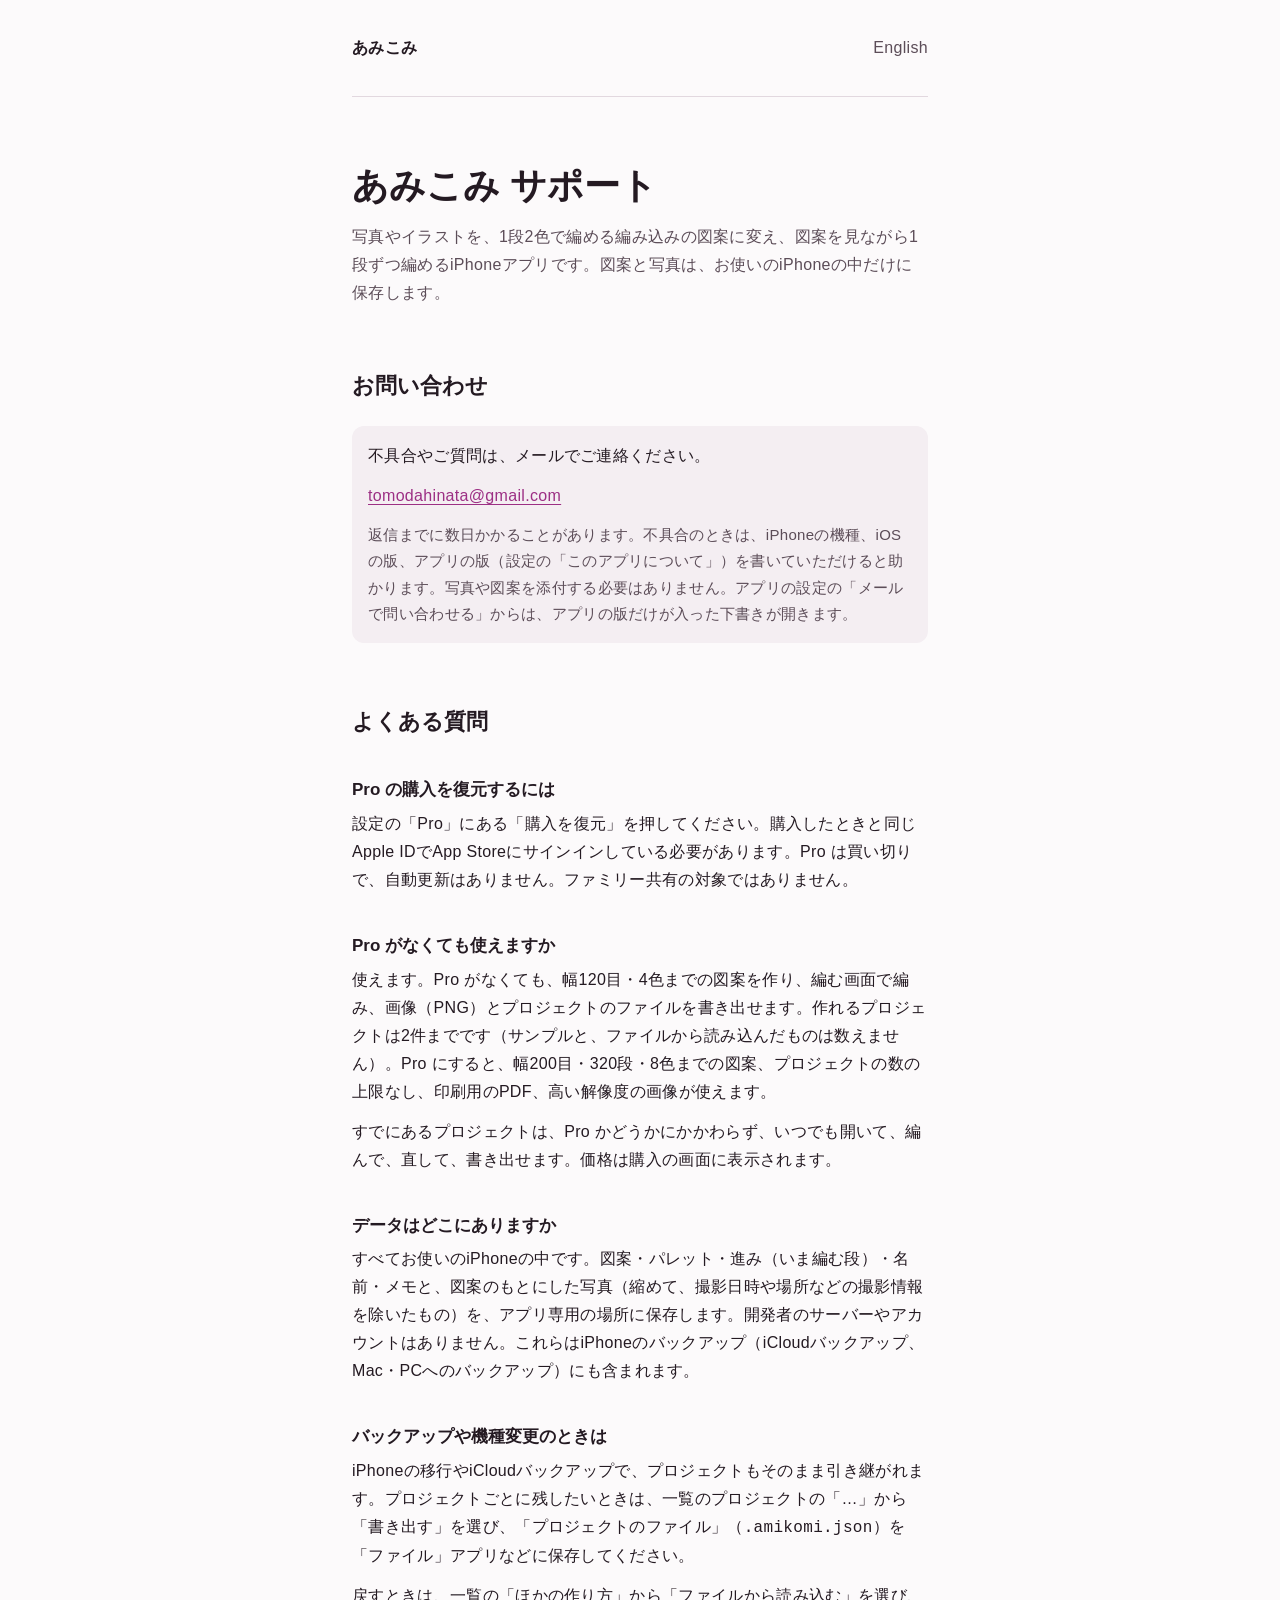
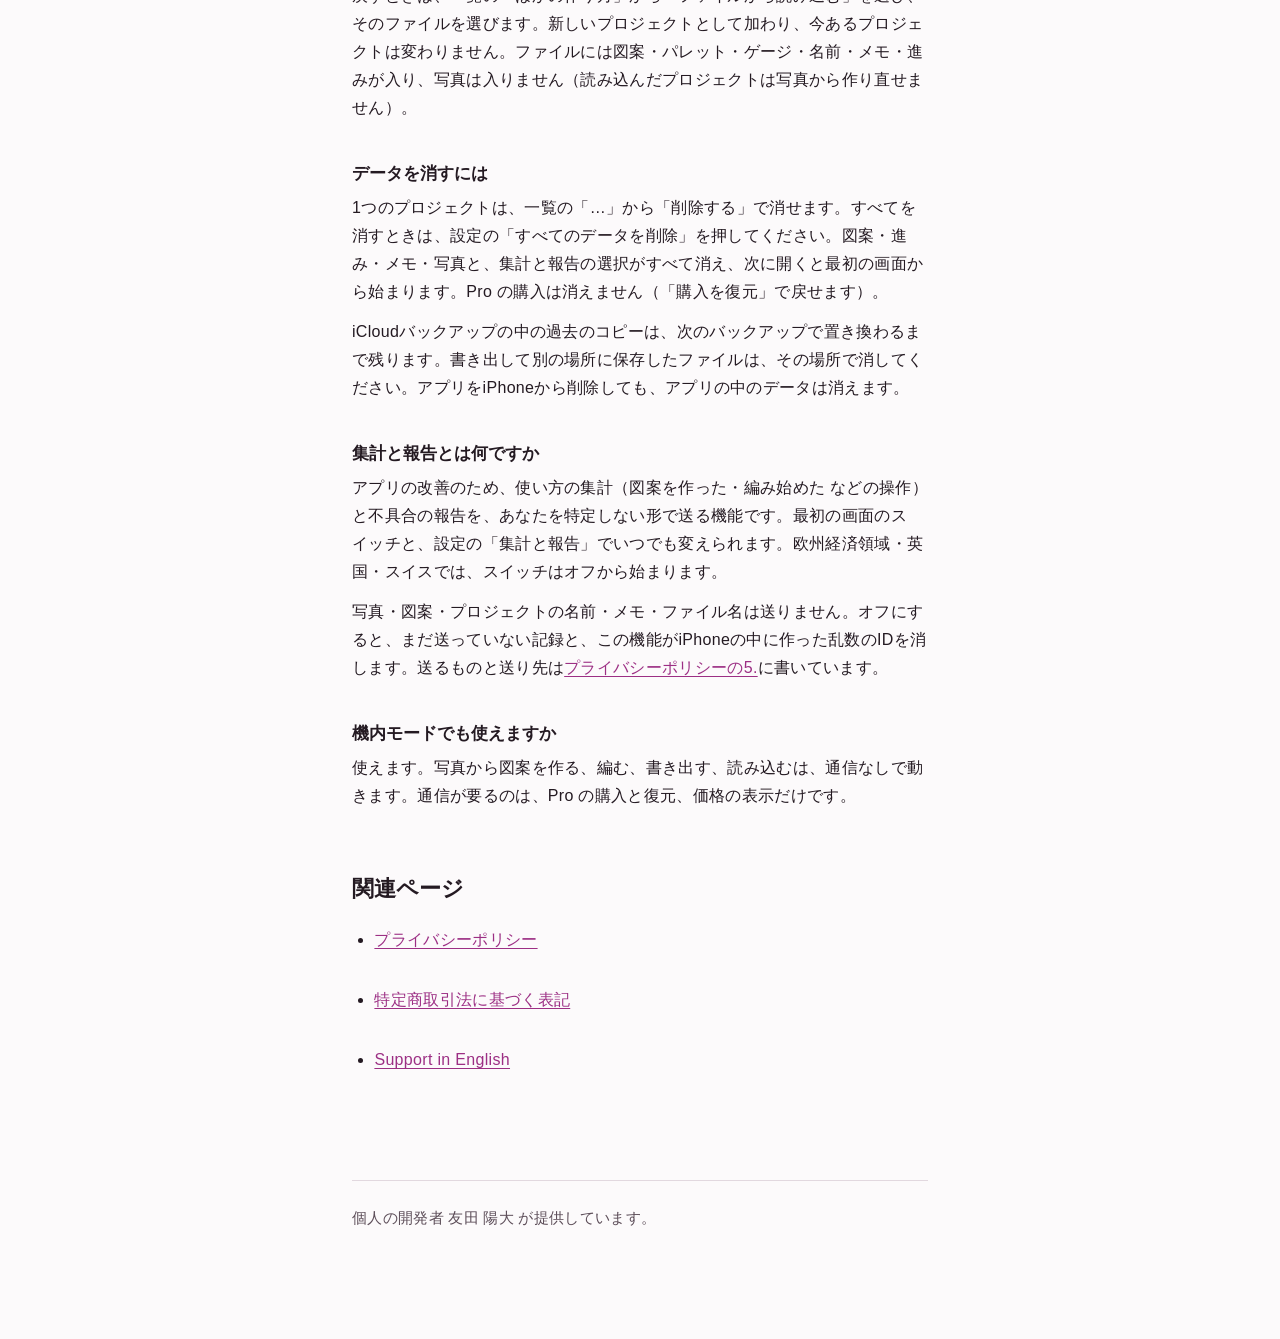
==== index.html @ 58208f9c "feat: あみこみのサポート・プライバシーポリシー・特定商取引法に基づく表記 Co-Authored-By: Claude Opus 5.5 <noreply@anthropic.com>" ====
<!doctype html>
<html lang="ja">
<head>
<meta charset="utf-8">
<meta name="viewport" content="width=device-width, initial-scale=1">
<title>あみこみ サポート</title>
<meta name="description" content="iPhoneアプリ「あみこみ」のよくある質問と問い合わせ先です。">
<link rel="alternate" hreflang="ja" href="https://tomodahinata.github.io/amikomi-support/">
<link rel="alternate" hreflang="en" href="https://tomodahinata.github.io/amikomi-support/en/">
<link rel="stylesheet" href="style.css">
</head>
<body>
<a class="skip" href="#main">本文へ移動</a>
<div class="page">
<header>
<a class="home" href="./">あみこみ</a>
<a href="en/" hreflang="en" lang="en">English</a>
</header>
<main id="main">
<h1>あみこみ サポート</h1>
<p class="lead">写真やイラストを、1段2色で編める編み込みの図案に変え、図案を見ながら1段ずつ編めるiPhoneアプリです。図案と写真は、お使いのiPhoneの中だけに保存します。</p>

<h2 id="contact">お問い合わせ</h2>
<div class="contact">
<p>不具合やご質問は、メールでご連絡ください。</p>
<p><a href="mailto:tomodahinata@gmail.com">tomodahinata@gmail.com</a></p>
<p class="meta">返信までに数日かかることがあります。不具合のときは、iPhoneの機種、iOSの版、アプリの版（設定の「このアプリについて」）を書いていただけると助かります。写真や図案を添付する必要はありません。アプリの設定の「メールで問い合わせる」からは、アプリの版だけが入った下書きが開きます。</p>
</div>

<h2 id="faq">よくある質問</h2>

<h3 id="restore">Pro の購入を復元するには</h3>
<p>設定の「Pro」にある「購入を復元」を押してください。購入したときと同じApple IDでApp Storeにサインインしている必要があります。Pro は買い切りで、自動更新はありません。ファミリー共有の対象ではありません。</p>

<h3 id="free">Pro がなくても使えますか</h3>
<p>使えます。Pro がなくても、幅120目・4色までの図案を作り、編む画面で編み、画像（PNG）とプロジェクトのファイルを書き出せます。作れるプロジェクトは2件までです（サンプルと、ファイルから読み込んだものは数えません）。Pro にすると、幅200目・320段・8色までの図案、プロジェクトの数の上限なし、印刷用のPDF、高い解像度の画像が使えます。</p>
<p>すでにあるプロジェクトは、Pro かどうかにかかわらず、いつでも開いて、編んで、直して、書き出せます。価格は購入の画面に表示されます。</p>

<h3 id="data">データはどこにありますか</h3>
<p>すべてお使いのiPhoneの中です。図案・パレット・進み（いま編む段）・名前・メモと、図案のもとにした写真（縮めて、撮影日時や場所などの撮影情報を除いたもの）を、アプリ専用の場所に保存します。開発者のサーバーやアカウントはありません。これらはiPhoneのバックアップ（iCloudバックアップ、Mac・PCへのバックアップ）にも含まれます。</p>

<h3 id="backup">バックアップや機種変更のときは</h3>
<p>iPhoneの移行やiCloudバックアップで、プロジェクトもそのまま引き継がれます。プロジェクトごとに残したいときは、一覧のプロジェクトの「…」から「書き出す」を選び、「プロジェクトのファイル」（<code>.amikomi.json</code>）を「ファイル」アプリなどに保存してください。</p>
<p>戻すときは、一覧の「ほかの作り方」から「ファイルから読み込む」を選び、そのファイルを選びます。新しいプロジェクトとして加わり、今あるプロジェクトは変わりません。ファイルには図案・パレット・ゲージ・名前・メモ・進みが入り、写真は入りません（読み込んだプロジェクトは写真から作り直せません）。</p>

<h3 id="delete">データを消すには</h3>
<p>1つのプロジェクトは、一覧の「…」から「削除する」で消せます。すべてを消すときは、設定の「すべてのデータを削除」を押してください。図案・進み・メモ・写真と、集計と報告の選択がすべて消え、次に開くと最初の画面から始まります。Pro の購入は消えません（「購入を復元」で戻せます）。</p>
<p>iCloudバックアップの中の過去のコピーは、次のバックアップで置き換わるまで残ります。書き出して別の場所に保存したファイルは、その場所で消してください。アプリをiPhoneから削除しても、アプリの中のデータは消えます。</p>

<h3 id="telemetry">集計と報告とは何ですか</h3>
<p>アプリの改善のため、使い方の集計（図案を作った・編み始めた などの操作）と不具合の報告を、あなたを特定しない形で送る機能です。最初の画面のスイッチと、設定の「集計と報告」でいつでも変えられます。欧州経済領域・英国・スイスでは、スイッチはオフから始まります。</p>
<p>写真・図案・プロジェクトの名前・メモ・ファイル名は送りません。オフにすると、まだ送っていない記録と、この機能がiPhoneの中に作った乱数のIDを消します。送るものと送り先は<a href="privacy/#sending">プライバシーポリシーの5.</a>に書いています。</p>

<h3 id="offline">機内モードでも使えますか</h3>
<p>使えます。写真から図案を作る、編む、書き出す、読み込むは、通信なしで動きます。通信が要るのは、Pro の購入と復元、価格の表示だけです。</p>

<h2 id="related">関連ページ</h2>
<ul class="related">
<li><a href="privacy/">プライバシーポリシー</a></li>
<li><a href="tokushoho/">特定商取引法に基づく表記</a></li>
<li><a href="en/" hreflang="en" lang="en">Support in English</a></li>
</ul>

<footer><p class="meta">個人の開発者 友田 陽大 が提供しています。</p></footer>
</main>
</div>
</body>
</html>
---- style.css ----
/* layout: archetype=Long Document · axis=left-biased · date=2026-10-15 */
/*
 * あみこみ サポートの共通の stylesheet。外部のフォント・画像・script は読み込まない（訪問者の情報を第三者に送らない）。
 * 色はアプリの主色（赤紫、色相 約 340°: amikomi の docs/DECISIONS.md DEC-035）から取り、16 進で書く。
 * scripts/check-site.mjs が、light と dark の両方で文字と背景の組が WCAG 2.2 AA（本文 4.5:1、線と枠 3:1）を満たすかを
 * この file の値から計算する。値を変えたら `node scripts/check-site.mjs` を走らせる。
 */
:root {
  color-scheme: light dark;
  --ink: #241a22;
  --ink-soft: #5c4d58;
  --ground: #fcfafb;
  --surface: #f4eef2;
  --line: #e2d8df;
  --accent: #9c2f84;
  --focus: #9c5a00;
}
@media (prefers-color-scheme: dark) {
  :root {
    --ink: #f3edf1;
    --ink-soft: #c9bcc5;
    --ground: #181216;
    --surface: #241c21;
    --line: #3d323a;
    --accent: #f2a2dc;
    --focus: #f0b54a;
  }
}

* { box-sizing: border-box; }
html, body { overflow-x: clip; }
body {
  margin: 0;
  background: var(--ground);
  color: var(--ink);
  font-family: "Hiragino Sans", "Hiragino Kaku Gothic ProN", "Yu Gothic", "Noto Sans JP", Meiryo, -apple-system, BlinkMacSystemFont, "Helvetica Neue", sans-serif;
  font-size: 1rem;
  font-weight: 400;
  line-height: 1.55;
  -webkit-text-size-adjust: 100%;
  text-size-adjust: 100%;
}
:lang(ja) { line-break: strict; word-break: normal; overflow-wrap: anywhere; line-height: 1.75; letter-spacing: 0.02em; }
:lang(ja) h1, :lang(ja) h2, :lang(ja) h3 { word-break: auto-phrase; line-height: 1.4; letter-spacing: 0; }
@supports (text-autospace: normal) { :lang(ja) { text-autospace: normal; } }

.skip { position: absolute; left: 16px; top: -48px; padding: 8px 12px; background: var(--ground); color: var(--ink); }
.skip:focus { top: 8px; }

.page { width: min(36em, 100% - 32px); margin: 0 auto; padding: 24px 0 96px; }
header { display: flex; flex-wrap: wrap; gap: 12px 24px; align-items: baseline; justify-content: space-between; padding-bottom: 24px; border-bottom: 1px solid var(--line); }
header a { color: var(--ink-soft); text-decoration: none; }
header a:hover { color: var(--ink); text-decoration: underline; }
.home { font-weight: 700; color: var(--ink); }

h1 { font-size: clamp(1.75rem, 1.5vw + 1.4rem, 2.25rem); font-weight: 700; margin: 64px 0 12px; }
h2 { font-size: 1.375rem; font-weight: 700; margin: 64px 0 12px; }
h3 { font-size: 1.0625rem; font-weight: 700; margin: 40px 0 8px; }
p, li { margin: 0 0 12px; }
ul { padding-left: 1.4em; margin: 0 0 12px; }
.lead { color: var(--ink-soft); }
.meta { color: var(--ink-soft); font-size: 0.9375rem; }
.summary { margin: 40px 0 0; padding: 16px 0 4px; border-top: 2px solid var(--accent); border-bottom: 1px solid var(--line); }
.summary li { margin-bottom: 8px; }
.contact { margin: 24px 0; padding: 16px; background: var(--surface); border-radius: 12px; }
.contact p:last-child { margin-bottom: 0; }

a { color: var(--accent); text-underline-offset: 0.2em; }
a:focus-visible, .skip:focus { outline: 3px solid var(--focus); outline-offset: 2px; }
/* 指で押す link は 44pt 以上の高さを取る（iOS の HIG）。 */
nav a, .related a, header a { display: inline-block; min-height: 44px; padding: 10px 0; }

table { width: 100%; border-collapse: collapse; margin: 0 0 24px; }
caption { text-align: left; font-weight: 700; padding: 0 0 8px; }
th, td { text-align: left; vertical-align: top; padding: 12px 8px 12px 0; border-bottom: 1px solid var(--line); }
th { width: 34%; font-weight: 700; }
@media (max-width: 480px) {
  th, td { display: block; width: 100%; padding: 8px 0; }
  th { border-bottom: 0; padding-bottom: 0; }
}

footer { margin-top: 96px; padding-top: 24px; border-top: 1px solid var(--line); }
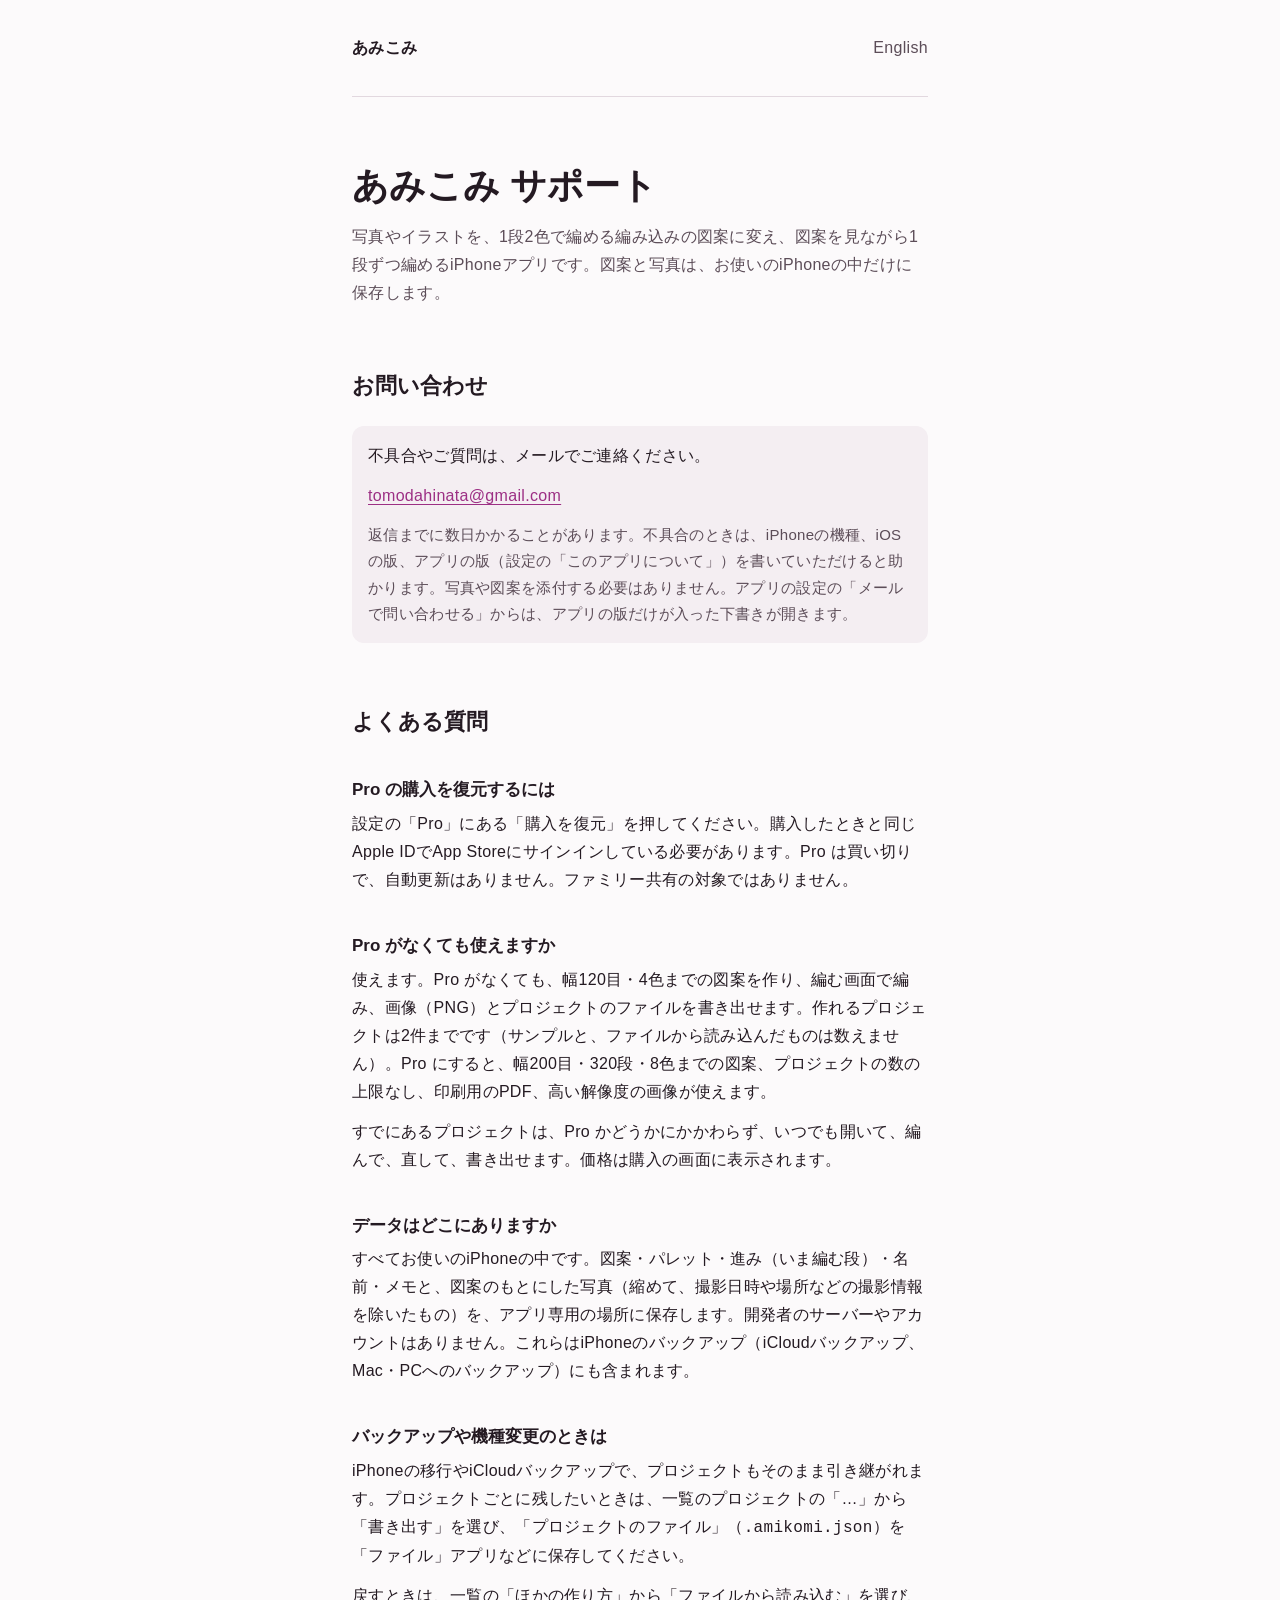
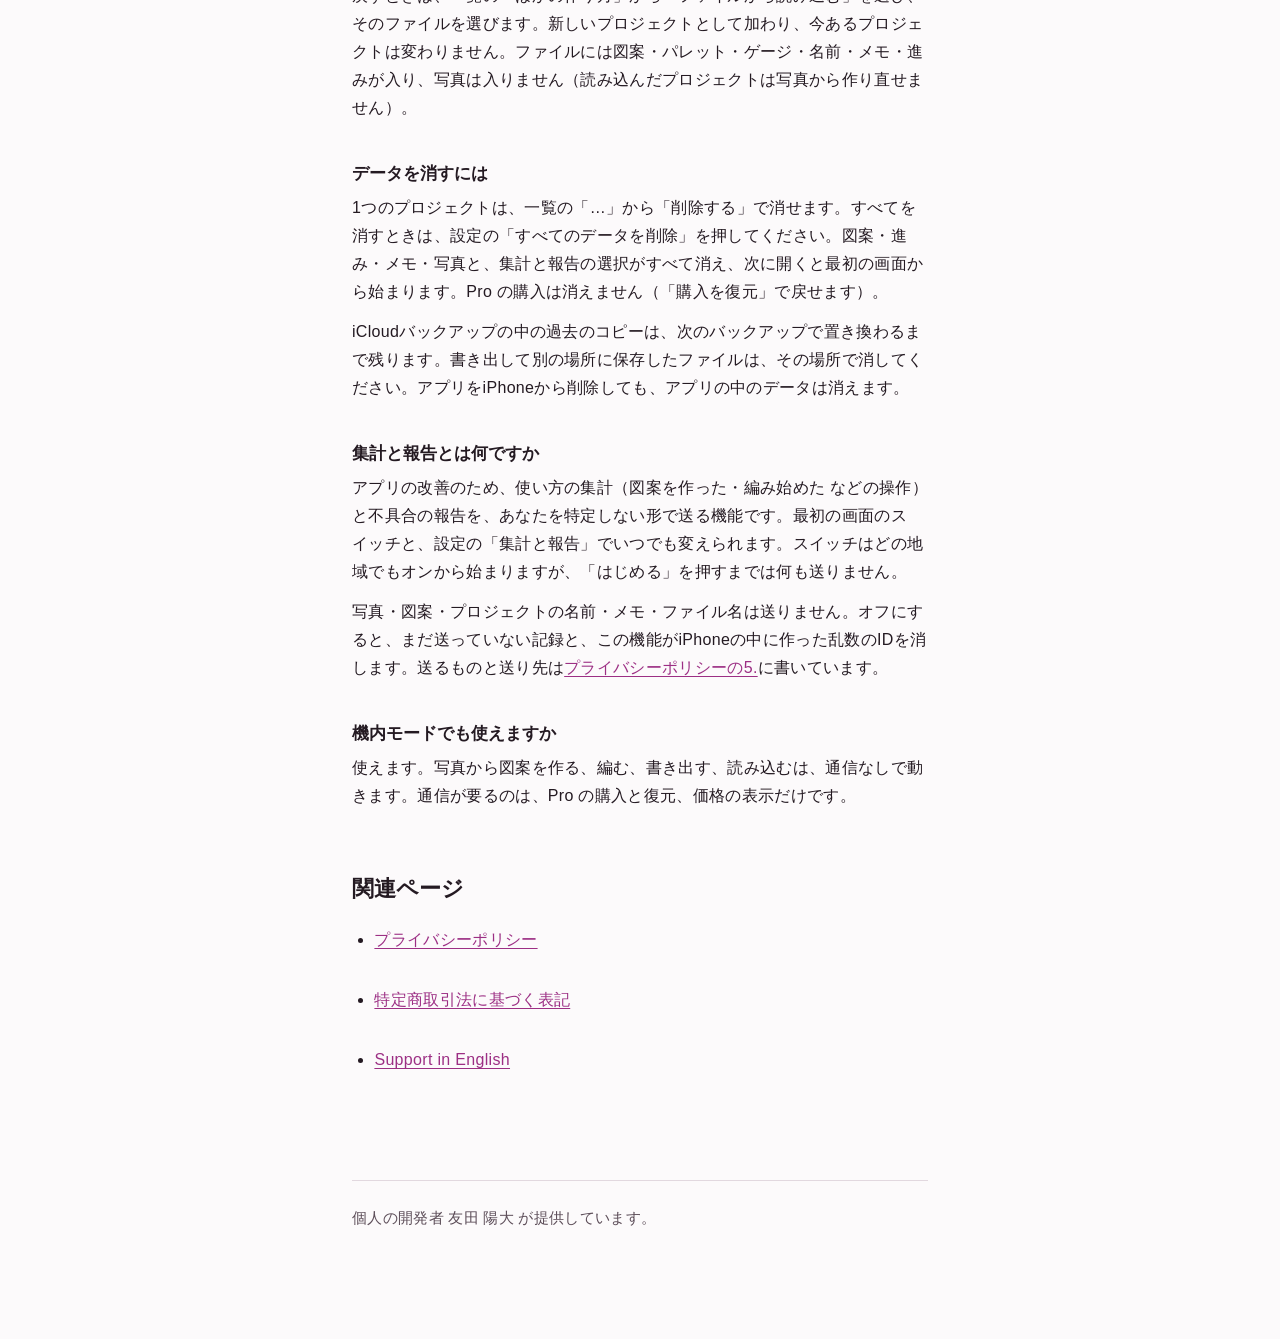
==== commit dbc0467b: "docs: 計測の同意のスイッチをすべての国で既定 ON にする（あみこみ DEC-060 の 3） 次の版の公開まで push しない（審査中の 1.0.0 は EEA・英国・スイスで既定 OFF）" ====
--- a/index.html
+++ b/index.html
@@ -48,7 +48,7 @@
 <p>iCloudバックアップの中の過去のコピーは、次のバックアップで置き換わるまで残ります。書き出して別の場所に保存したファイルは、その場所で消してください。アプリをiPhoneから削除しても、アプリの中のデータは消えます。</p>
 
 <h3 id="telemetry">集計と報告とは何ですか</h3>
-<p>アプリの改善のため、使い方の集計（図案を作った・編み始めた などの操作）と不具合の報告を、あなたを特定しない形で送る機能です。最初の画面のスイッチと、設定の「集計と報告」でいつでも変えられます。欧州経済領域・英国・スイスでは、スイッチはオフから始まります。</p>
+<p>アプリの改善のため、使い方の集計（図案を作った・編み始めた などの操作）と不具合の報告を、あなたを特定しない形で送る機能です。最初の画面のスイッチと、設定の「集計と報告」でいつでも変えられます。スイッチはどの地域でもオンから始まりますが、「はじめる」を押すまでは何も送りません。</p>
 <p>写真・図案・プロジェクトの名前・メモ・ファイル名は送りません。オフにすると、まだ送っていない記録と、この機能がiPhoneの中に作った乱数のIDを消します。送るものと送り先は<a href="privacy/#sending">プライバシーポリシーの5.</a>に書いています。</p>
 
 <h3 id="offline">機内モードでも使えますか</h3>
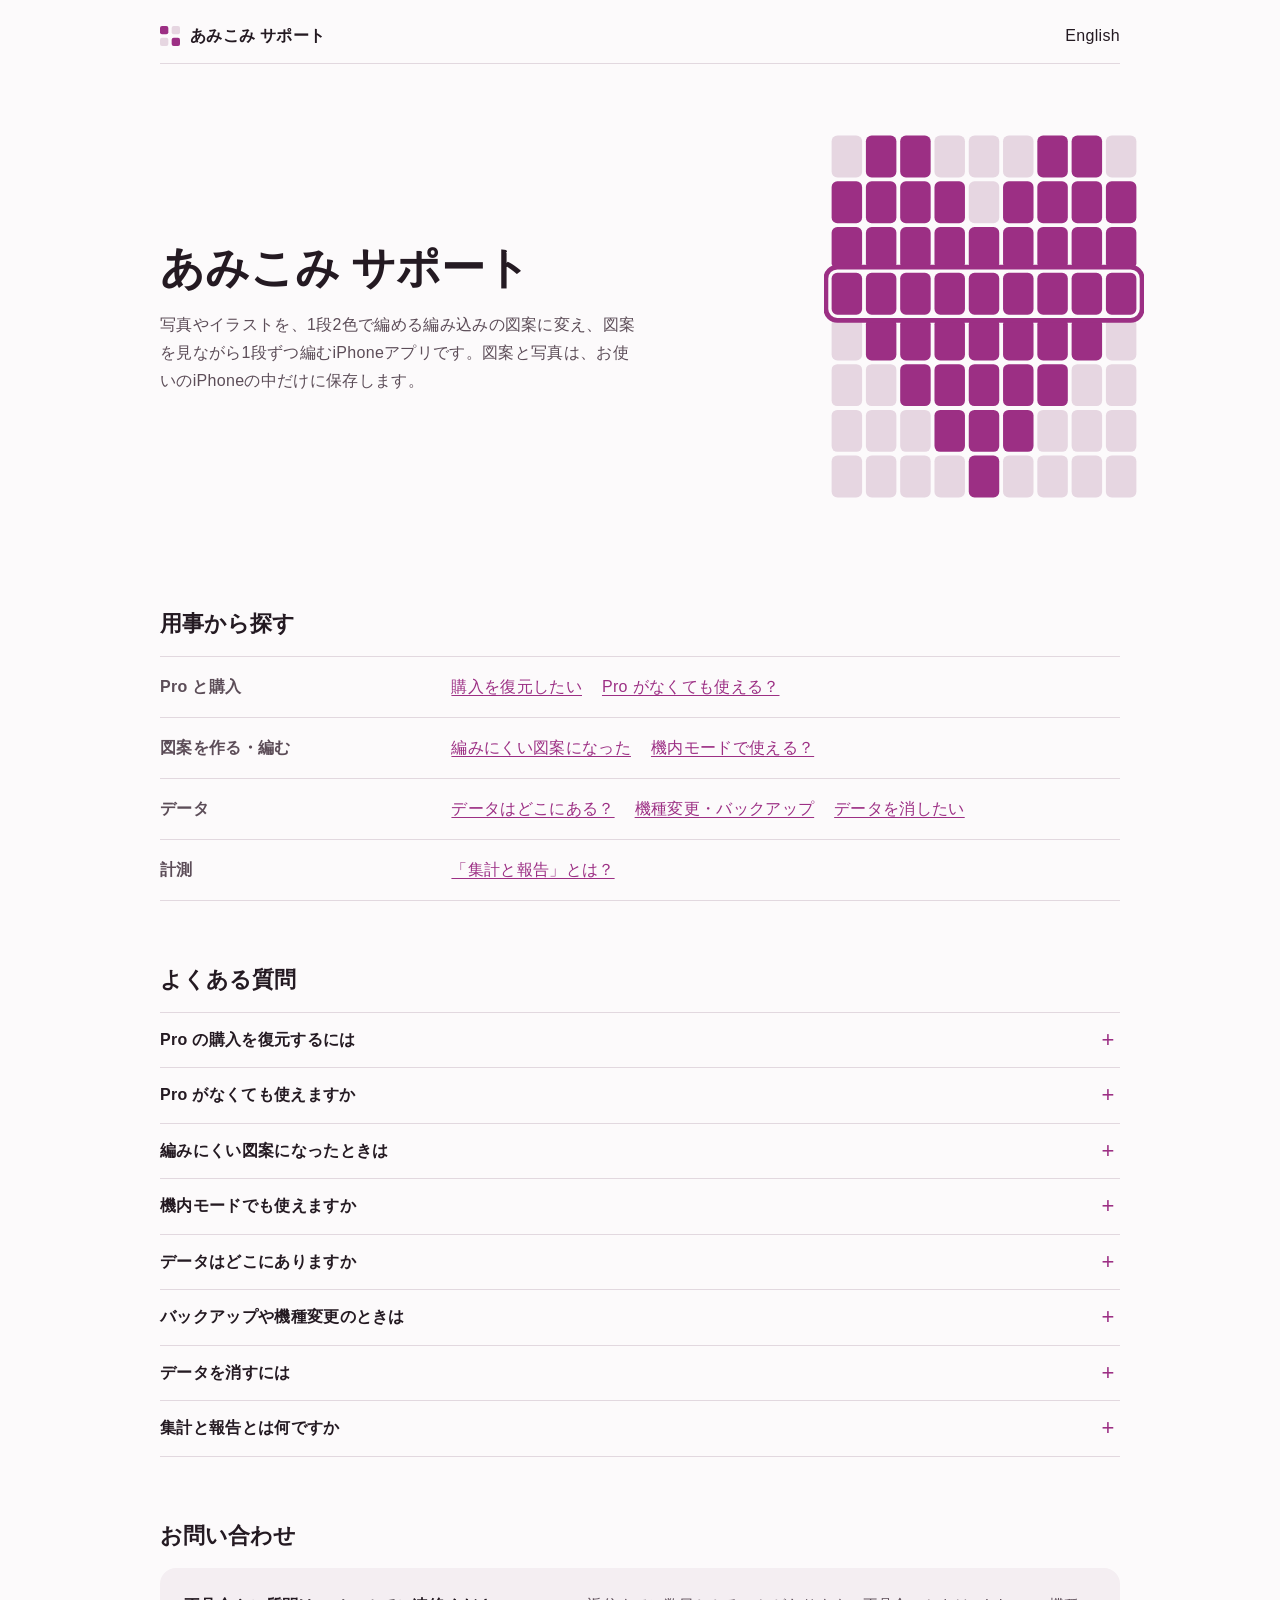
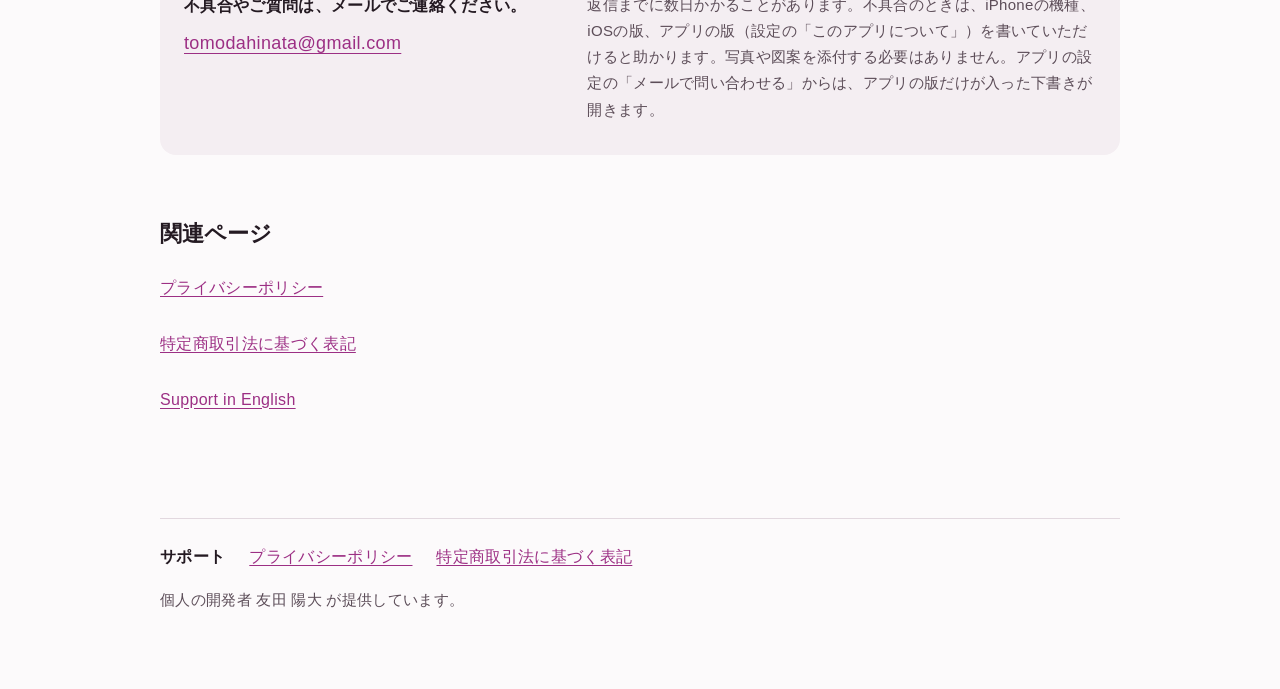
==== commit a0ffc64e: "feat: サポート site を用事の索引を先に出す構成に作り直す（骨格・CSS・特商法の見せ方を変更、プライバシーの本文は正本のまま） Co-Authored-By: Claude Sonnet " ====
--- a/index.html
+++ b/index.html
@@ -12,47 +12,90 @@
 <body>
 <a class="skip" href="#main">本文へ移動</a>
 <div class="page">
-<header>
-<a class="home" href="./">あみこみ</a>
-<a href="en/" hreflang="en" lang="en">English</a>
+<header class="bar">
+<a class="brand" href="./"><svg class="mark" viewBox="0 0 12 12" aria-hidden="true" focusable="false"><rect class="c1" x="0" y="0" width="5" height="5" rx="1.2"/><rect class="c0" x="7" y="0" width="5" height="5" rx="1.2"/><rect class="c0" x="0" y="7" width="5" height="5" rx="1.2"/><rect class="c1" x="7" y="7" width="5" height="5" rx="1.2"/></svg><span>あみこみ サポート</span></a>
+<a class="lang" href="en/" hreflang="en" lang="en">English</a>
 </header>
 <main id="main">
+<section class="hero">
+<div class="hero-text">
 <h1>あみこみ サポート</h1>
-<p class="lead">写真やイラストを、1段2色で編める編み込みの図案に変え、図案を見ながら1段ずつ編めるiPhoneアプリです。図案と写真は、お使いのiPhoneの中だけに保存します。</p>
+<p class="lead">写真やイラストを、1段2色で編める編み込みの図案に変え、図案を見ながら1段ずつ編むiPhoneアプリです。図案と写真は、お使いのiPhoneの中だけに保存します。</p>
+</div>
+<svg class="chart" viewBox="-4 -4 168 198" aria-hidden="true" focusable="false"><rect class="c0" x="0" y="0" width="16" height="22" rx="3"/><rect class="c1" x="18" y="0" width="16" height="22" rx="3"/><rect class="c1" x="36" y="0" width="16" height="22" rx="3"/><rect class="c0" x="54" y="0" width="16" height="22" rx="3"/><rect class="c0" x="72" y="0" width="16" height="22" rx="3"/><rect class="c0" x="90" y="0" width="16" height="22" rx="3"/><rect class="c1" x="108" y="0" width="16" height="22" rx="3"/><rect class="c1" x="126" y="0" width="16" height="22" rx="3"/><rect class="c0" x="144" y="0" width="16" height="22" rx="3"/><rect class="c1" x="0" y="24" width="16" height="22" rx="3"/><rect class="c1" x="18" y="24" width="16" height="22" rx="3"/><rect class="c1" x="36" y="24" width="16" height="22" rx="3"/><rect class="c1" x="54" y="24" width="16" height="22" rx="3"/><rect class="c0" x="72" y="24" width="16" height="22" rx="3"/><rect class="c1" x="90" y="24" width="16" height="22" rx="3"/><rect class="c1" x="108" y="24" width="16" height="22" rx="3"/><rect class="c1" x="126" y="24" width="16" height="22" rx="3"/><rect class="c1" x="144" y="24" width="16" height="22" rx="3"/><rect class="c1" x="0" y="48" width="16" height="22" rx="3"/><rect class="c1" x="18" y="48" width="16" height="22" rx="3"/><rect class="c1" x="36" y="48" width="16" height="22" rx="3"/><rect class="c1" x="54" y="48" width="16" height="22" rx="3"/><rect class="c1" x="72" y="48" width="16" height="22" rx="3"/><rect class="c1" x="90" y="48" width="16" height="22" rx="3"/><rect class="c1" x="108" y="48" width="16" height="22" rx="3"/><rect class="c1" x="126" y="48" width="16" height="22" rx="3"/><rect class="c1" x="144" y="48" width="16" height="22" rx="3"/><rect class="c1" x="0" y="72" width="16" height="22" rx="3"/><rect class="c1" x="18" y="72" width="16" height="22" rx="3"/><rect class="c1" x="36" y="72" width="16" height="22" rx="3"/><rect class="c1" x="54" y="72" width="16" height="22" rx="3"/><rect class="c1" x="72" y="72" width="16" height="22" rx="3"/><rect class="c1" x="90" y="72" width="16" height="22" rx="3"/><rect class="c1" x="108" y="72" width="16" height="22" rx="3"/><rect class="c1" x="126" y="72" width="16" height="22" rx="3"/><rect class="c1" x="144" y="72" width="16" height="22" rx="3"/><rect class="c0" x="0" y="96" width="16" height="22" rx="3"/><rect class="c1" x="18" y="96" width="16" height="22" rx="3"/><rect class="c1" x="36" y="96" width="16" height="22" rx="3"/><rect class="c1" x="54" y="96" width="16" height="22" rx="3"/><rect class="c1" x="72" y="96" width="16" height="22" rx="3"/><rect class="c1" x="90" y="96" width="16" height="22" rx="3"/><rect class="c1" x="108" y="96" width="16" height="22" rx="3"/><rect class="c1" x="126" y="96" width="16" height="22" rx="3"/><rect class="c0" x="144" y="96" width="16" height="22" rx="3"/><rect class="c0" x="0" y="120" width="16" height="22" rx="3"/><rect class="c0" x="18" y="120" width="16" height="22" rx="3"/><rect class="c1" x="36" y="120" width="16" height="22" rx="3"/><rect class="c1" x="54" y="120" width="16" height="22" rx="3"/><rect class="c1" x="72" y="120" width="16" height="22" rx="3"/><rect class="c1" x="90" y="120" width="16" height="22" rx="3"/><rect class="c1" x="108" y="120" width="16" height="22" rx="3"/><rect class="c0" x="126" y="120" width="16" height="22" rx="3"/><rect class="c0" x="144" y="120" width="16" height="22" rx="3"/><rect class="c0" x="0" y="144" width="16" height="22" rx="3"/><rect class="c0" x="18" y="144" width="16" height="22" rx="3"/><rect class="c0" x="36" y="144" width="16" height="22" rx="3"/><rect class="c1" x="54" y="144" width="16" height="22" rx="3"/><rect class="c1" x="72" y="144" width="16" height="22" rx="3"/><rect class="c1" x="90" y="144" width="16" height="22" rx="3"/><rect class="c0" x="108" y="144" width="16" height="22" rx="3"/><rect class="c0" x="126" y="144" width="16" height="22" rx="3"/><rect class="c0" x="144" y="144" width="16" height="22" rx="3"/><rect class="c0" x="0" y="168" width="16" height="22" rx="3"/><rect class="c0" x="18" y="168" width="16" height="22" rx="3"/><rect class="c0" x="36" y="168" width="16" height="22" rx="3"/><rect class="c0" x="54" y="168" width="16" height="22" rx="3"/><rect class="c1" x="72" y="168" width="16" height="22" rx="3"/><rect class="c0" x="90" y="168" width="16" height="22" rx="3"/><rect class="c0" x="108" y="168" width="16" height="22" rx="3"/><rect class="c0" x="126" y="168" width="16" height="22" rx="3"/><rect class="c0" x="144" y="168" width="16" height="22" rx="3"/><rect class="now" x="-3" y="69" width="166" height="28" rx="6"/></svg>
+</section>
+
+<h2 id="topics">用事から探す</h2>
+<dl class="topics">
+<div class="row"><dt>Pro と購入</dt><dd><ul><li><a href="#restore">購入を復元したい</a></li><li><a href="#free">Pro がなくても使える？</a></li></ul></dd></div>
+<div class="row"><dt>図案を作る・編む</dt><dd><ul><li><a href="#knittable">編みにくい図案になった</a></li><li><a href="#offline">機内モードで使える？</a></li></ul></dd></div>
+<div class="row"><dt>データ</dt><dd><ul><li><a href="#data">データはどこにある？</a></li><li><a href="#backup">機種変更・バックアップ</a></li><li><a href="#delete">データを消したい</a></li></ul></dd></div>
+<div class="row"><dt>計測</dt><dd><ul><li><a href="#telemetry">「集計と報告」とは？</a></li></ul></dd></div>
+</dl>
+
+<h2 id="faq">よくある質問</h2>
+<details id="restore">
+<summary>Pro の購入を復元するには</summary>
+<div class="answer">
+<p>設定の「Pro」にある「購入を復元」を押してください。購入したときと同じApple IDでApp Storeにサインインしている必要があります。Pro は買い切りで、自動更新はありません。ファミリー共有の対象ではありません。</p>
+</div>
+</details>
+<details id="free">
+<summary>Pro がなくても使えますか</summary>
+<div class="answer">
+<p>使えます。Pro がなくても、幅120目・4色までの図案を作り、編む画面で編み、画像（PNG）とプロジェクトのファイルを書き出せます。作れるプロジェクトは2件までです（サンプルと、ファイルから読み込んだものは数えません）。Pro にすると、幅200目・320段・8色までの図案、プロジェクトの数の上限なし、印刷用のPDF、高い解像度の画像が使えます。</p>
+<p>すでにあるプロジェクトは、Pro かどうかにかかわらず、いつでも開いて、編んで、直して、書き出せます。価格は購入の画面に表示されます。</p>
+</div>
+</details>
+<details id="knittable">
+<summary>編みにくい図案になったときは</summary>
+<div class="answer">
+<p>写真によっては、1段に色が多すぎたり、渡り糸が長くなったり、ぽつんと1目だけ離れた色ができたりします。図案の画面の「編みやすく」で、色数の上限を守ったまま、渡り糸と離れた1目を減らせます。元の図案との違いは、並べて見比べられます。</p>
+<p>「編めるかの確認」には、気になる箇所と、次にすることが出ます。「編み地で見る」では、自分のゲージの編み目で図案を見られます。</p>
+</div>
+</details>
+<details id="offline">
+<summary>機内モードでも使えますか</summary>
+<div class="answer">
+<p>使えます。写真から図案を作る、編む、書き出す、読み込むは、通信なしで動きます。通信が要るのは、Pro の購入と復元、価格の表示だけです。</p>
+</div>
+</details>
+<details id="data">
+<summary>データはどこにありますか</summary>
+<div class="answer">
+<p>すべてお使いのiPhoneの中です。図案・パレット・進み（いま編む段）・名前・メモと、図案のもとにした写真（縮めて、撮影日時や場所などの撮影情報を除いたもの）を、アプリ専用の場所に保存します。開発者のサーバーやアカウントはありません。これらはiPhoneのバックアップ（iCloudバックアップ、Mac・PCへのバックアップ）にも含まれます。</p>
+</div>
+</details>
+<details id="backup">
+<summary>バックアップや機種変更のときは</summary>
+<div class="answer">
+<p>iPhoneの移行やiCloudバックアップで、プロジェクトもそのまま引き継がれます。プロジェクトごとに残したいときは、一覧のプロジェクトの「…」から「書き出す」を選び、「プロジェクトのファイル」（<code>.amikomi.json</code>）を「ファイル」アプリなどに保存してください。</p>
+<p>戻すときは、一覧の「ほかの作り方」から「ファイルから読み込む」を選び、そのファイルを選びます。新しいプロジェクトとして加わり、今あるプロジェクトは変わりません。ファイルには図案・パレット・ゲージ・名前・メモ・進みが入り、写真は入りません（読み込んだプロジェクトは写真から作り直せません）。</p>
+</div>
+</details>
+<details id="delete">
+<summary>データを消すには</summary>
+<div class="answer">
+<p>1つのプロジェクトは、一覧の「…」から「削除する」で消せます。すべてを消すときは、設定の「すべてのデータを削除」を押してください。図案・進み・メモ・写真と、集計と報告の選択がすべて消え、次に開くと最初の画面から始まります。Pro の購入は消えません（「購入を復元」で戻せます）。</p>
+<p>iCloudバックアップの中の過去のコピーは、次のバックアップで置き換わるまで残ります。書き出して別の場所に保存したファイルは、その場所で消してください。アプリをiPhoneから削除しても、アプリの中のデータは消えます。</p>
+</div>
+</details>
+<details id="telemetry">
+<summary>集計と報告とは何ですか</summary>
+<div class="answer">
+<p>アプリの改善のため、使い方の集計（図案を作った・編み始めた などの操作）と不具合の報告を、あなたを特定しない形で送る機能です。最初の画面のスイッチと、設定の「集計と報告」でいつでも変えられます。スイッチはどの地域でもオンから始まりますが、「はじめる」を押すまでは何も送りません。</p>
+<p>写真・図案・プロジェクトの名前・メモ・ファイル名は送りません。オフにすると、まだ送っていない記録と、この機能がiPhoneの中に作った乱数のIDを消します。送るものと送り先は<a href="privacy/#sending">プライバシーポリシーの5.</a>に書いています。</p>
+</div>
+</details>
 
 <h2 id="contact">お問い合わせ</h2>
 <div class="contact">
-<p>不具合やご質問は、メールでご連絡ください。</p>
-<p><a href="mailto:tomodahinata@gmail.com">tomodahinata@gmail.com</a></p>
+<div>
+<p class="ask">不具合やご質問は、メールでご連絡ください。</p>
+<p class="mail"><a href="mailto:tomodahinata@gmail.com">tomodahinata@gmail.com</a></p>
+</div>
 <p class="meta">返信までに数日かかることがあります。不具合のときは、iPhoneの機種、iOSの版、アプリの版（設定の「このアプリについて」）を書いていただけると助かります。写真や図案を添付する必要はありません。アプリの設定の「メールで問い合わせる」からは、アプリの版だけが入った下書きが開きます。</p>
 </div>
-
-<h2 id="faq">よくある質問</h2>
-
-<h3 id="restore">Pro の購入を復元するには</h3>
-<p>設定の「Pro」にある「購入を復元」を押してください。購入したときと同じApple IDでApp Storeにサインインしている必要があります。Pro は買い切りで、自動更新はありません。ファミリー共有の対象ではありません。</p>
-
-<h3 id="free">Pro がなくても使えますか</h3>
-<p>使えます。Pro がなくても、幅120目・4色までの図案を作り、編む画面で編み、画像（PNG）とプロジェクトのファイルを書き出せます。作れるプロジェクトは2件までです（サンプルと、ファイルから読み込んだものは数えません）。Pro にすると、幅200目・320段・8色までの図案、プロジェクトの数の上限なし、印刷用のPDF、高い解像度の画像が使えます。</p>
-<p>すでにあるプロジェクトは、Pro かどうかにかかわらず、いつでも開いて、編んで、直して、書き出せます。価格は購入の画面に表示されます。</p>
-
-<h3 id="data">データはどこにありますか</h3>
-<p>すべてお使いのiPhoneの中です。図案・パレット・進み（いま編む段）・名前・メモと、図案のもとにした写真（縮めて、撮影日時や場所などの撮影情報を除いたもの）を、アプリ専用の場所に保存します。開発者のサーバーやアカウントはありません。これらはiPhoneのバックアップ（iCloudバックアップ、Mac・PCへのバックアップ）にも含まれます。</p>
-
-<h3 id="backup">バックアップや機種変更のときは</h3>
-<p>iPhoneの移行やiCloudバックアップで、プロジェクトもそのまま引き継がれます。プロジェクトごとに残したいときは、一覧のプロジェクトの「…」から「書き出す」を選び、「プロジェクトのファイル」（<code>.amikomi.json</code>）を「ファイル」アプリなどに保存してください。</p>
-<p>戻すときは、一覧の「ほかの作り方」から「ファイルから読み込む」を選び、そのファイルを選びます。新しいプロジェクトとして加わり、今あるプロジェクトは変わりません。ファイルには図案・パレット・ゲージ・名前・メモ・進みが入り、写真は入りません（読み込んだプロジェクトは写真から作り直せません）。</p>
-
-<h3 id="delete">データを消すには</h3>
-<p>1つのプロジェクトは、一覧の「…」から「削除する」で消せます。すべてを消すときは、設定の「すべてのデータを削除」を押してください。図案・進み・メモ・写真と、集計と報告の選択がすべて消え、次に開くと最初の画面から始まります。Pro の購入は消えません（「購入を復元」で戻せます）。</p>
-<p>iCloudバックアップの中の過去のコピーは、次のバックアップで置き換わるまで残ります。書き出して別の場所に保存したファイルは、その場所で消してください。アプリをiPhoneから削除しても、アプリの中のデータは消えます。</p>
-
-<h3 id="telemetry">集計と報告とは何ですか</h3>
-<p>アプリの改善のため、使い方の集計（図案を作った・編み始めた などの操作）と不具合の報告を、あなたを特定しない形で送る機能です。最初の画面のスイッチと、設定の「集計と報告」でいつでも変えられます。スイッチはどの地域でもオンから始まりますが、「はじめる」を押すまでは何も送りません。</p>
-<p>写真・図案・プロジェクトの名前・メモ・ファイル名は送りません。オフにすると、まだ送っていない記録と、この機能がiPhoneの中に作った乱数のIDを消します。送るものと送り先は<a href="privacy/#sending">プライバシーポリシーの5.</a>に書いています。</p>
-
-<h3 id="offline">機内モードでも使えますか</h3>
-<p>使えます。写真から図案を作る、編む、書き出す、読み込むは、通信なしで動きます。通信が要るのは、Pro の購入と復元、価格の表示だけです。</p>
 
 <h2 id="related">関連ページ</h2>
 <ul class="related">
@@ -60,9 +103,11 @@
 <li><a href="tokushoho/">特定商取引法に基づく表記</a></li>
 <li><a href="en/" hreflang="en" lang="en">Support in English</a></li>
 </ul>
-
-<footer><p class="meta">個人の開発者 友田 陽大 が提供しています。</p></footer>
 </main>
+<footer class="foot">
+<ul><li><a href="./" aria-current="page">サポート</a></li><li><a href="privacy/">プライバシーポリシー</a></li><li><a href="tokushoho/">特定商取引法に基づく表記</a></li></ul>
+<p class="meta">個人の開発者 友田 陽大 が提供しています。</p>
+</footer>
 </div>
 </body>
 </html>
--- a/style.css
+++ b/style.css
@@ -1,9 +1,10 @@
-/* layout: archetype=Long Document · axis=left-biased · date=2026-10-15 */
+/* layout: archetype=Index-First · axis=top-heavy · date=2026-10-28 */
 /*
  * あみこみ サポートの共通の stylesheet。外部のフォント・画像・script は読み込まない（訪問者の情報を第三者に送らない）。
  * 色はアプリの主色（赤紫、色相 約 340°: amikomi の docs/DECISIONS.md DEC-035）から取り、16 進で書く。
  * scripts/check-site.mjs が、light と dark の両方で文字と背景の組が WCAG 2.2 AA（本文 4.5:1、線と枠 3:1）を満たすかを
- * この file の値から計算する。値を変えたら `node scripts/check-site.mjs` を走らせる。
+ * この file の :root の値から計算する。値を変えたら `node scripts/check-site.mjs` を走らせる。
+ * 図案の SVG（.chart）は飾り。編み目は幅:高さ = 18:24 の縦長（編み目は正方形ではない）。
  */
 :root {
   color-scheme: light dark;
@@ -14,6 +15,7 @@
   --line: #e2d8df;
   --accent: #9c2f84;
   --focus: #9c5a00;
+  --cell-b: #e6d6e1;
 }
 @media (prefers-color-scheme: dark) {
   :root {
@@ -24,6 +26,7 @@
     --line: #3d323a;
     --accent: #f2a2dc;
     --focus: #f0b54a;
+    --cell-b: #3a2d37;
   }
 }
 
@@ -44,39 +47,106 @@
 :lang(ja) h1, :lang(ja) h2, :lang(ja) h3 { word-break: auto-phrase; line-height: 1.4; letter-spacing: 0; }
 @supports (text-autospace: normal) { :lang(ja) { text-autospace: normal; } }
 
+h1, h2 { font-family: "Hiragino Mincho ProN", "Yu Mincho", "Noto Serif JP", "Iowan Old Style", Georgia, serif; font-weight: 700; }
+
 .skip { position: absolute; left: 16px; top: -48px; padding: 8px 12px; background: var(--ground); color: var(--ink); }
 .skip:focus { top: 8px; }
 
-.page { width: min(36em, 100% - 32px); margin: 0 auto; padding: 24px 0 96px; }
-header { display: flex; flex-wrap: wrap; gap: 12px 24px; align-items: baseline; justify-content: space-between; padding-bottom: 24px; border-bottom: 1px solid var(--line); }
-header a { color: var(--ink-soft); text-decoration: none; }
-header a:hover { color: var(--ink); text-decoration: underline; }
-.home { font-weight: 700; color: var(--ink); }
+.page { width: min(60rem, 100% - 32px); margin: 0 auto; padding: 8px 0 64px; }
+main { display: block; }
 
-h1 { font-size: clamp(1.75rem, 1.5vw + 1.4rem, 2.25rem); font-weight: 700; margin: 64px 0 12px; }
-h2 { font-size: 1.375rem; font-weight: 700; margin: 64px 0 12px; }
-h3 { font-size: 1.0625rem; font-weight: 700; margin: 40px 0 8px; }
+/* 上の帯: 戻る先と言語。指で押す link は 44pt 以上（iOS の HIG）。 */
+.bar { display: flex; align-items: center; justify-content: space-between; gap: 16px; min-height: 56px; border-bottom: 1px solid var(--line); }
+.bar a { display: inline-flex; align-items: center; min-height: 44px; color: var(--ink); text-decoration: none; }
+.brand { gap: 10px; font-weight: 700; }
+.brand:hover span, .lang:hover { text-decoration: underline; }
+.lang { color: var(--ink-soft); padding-left: 8px; }
+.mark { width: 20px; height: 20px; flex: none; }
+.mark .c1, .chart .c1 { fill: var(--accent); }
+.mark .c0, .chart .c0 { fill: var(--cell-b); }
+
+/* 先頭: 左に題と説明、右に図案。図案は右の余白へ少しはみ出す。 */
+.hero { display: grid; grid-template-columns: minmax(0, 1fr); gap: 24px; align-items: center; padding: 40px 0 24px; }
+.chart { width: min(14rem, 62%); height: auto; justify-self: start; }
+.chart .now { fill: none; stroke: var(--accent); stroke-width: 2.5; }
+h1 { font-size: clamp(1.875rem, 2.2vw + 1.4rem, 2.75rem); margin: 0 0 12px; }
+.lead { margin: 0; color: var(--ink-soft); }
+@media (min-width: 768px) {
+  .hero { grid-template-columns: minmax(0, 7fr) minmax(0, 5fr); gap: 40px; padding: 64px 0 40px; }
+  .chart { width: 100%; max-width: 20rem; justify-self: end; margin-right: -24px; }
+  :lang(ja) .lead { max-width: 30em; }
+  .lead { max-width: 34em; }
+}
+
+h2 { font-size: 1.375rem; margin: 64px 0 16px; }
 p, li { margin: 0 0 12px; }
-ul { padding-left: 1.4em; margin: 0 0 12px; }
-.lead { color: var(--ink-soft); }
+ul, ol { padding-left: 1.4em; margin: 0 0 12px; }
 .meta { color: var(--ink-soft); font-size: 0.9375rem; }
-.summary { margin: 40px 0 0; padding: 16px 0 4px; border-top: 2px solid var(--accent); border-bottom: 1px solid var(--line); }
-.summary li { margin-bottom: 8px; }
-.contact { margin: 24px 0; padding: 16px; background: var(--surface); border-radius: 12px; }
-.contact p:last-child { margin-bottom: 0; }
+
+/* 用事の索引: 左に分類、右に質問への link（台帳）。狭い画面では分類が上、link が下。 */
+.topics { margin: 0; border-top: 1px solid var(--line); }
+.topics .row { display: grid; grid-template-columns: minmax(0, 1fr); gap: 4px 24px; padding: 16px 0 4px; border-bottom: 1px solid var(--line); }
+.topics dt { font-weight: 700; color: var(--ink-soft); }
+.topics dd { margin: 0; }
+.topics ul { list-style: none; padding: 0; margin: 0; display: flex; flex-wrap: wrap; gap: 0 20px; }
+.topics li { margin: 0; }
+.topics a { display: inline-flex; align-items: center; min-height: 44px; }
+@media (min-width: 768px) {
+  .topics .row { grid-template-columns: minmax(0, 2fr) minmax(0, 5fr); padding: 8px 0; }
+  .topics dt { align-self: center; }
+}
+
+/* よくある質問: 1 つずつ開く。狭い画面で長い文を先に見せない。 */
+details { border-bottom: 1px solid var(--line); }
+details:first-of-type { border-top: 1px solid var(--line); }
+summary { display: flex; align-items: center; justify-content: space-between; gap: 16px; min-height: 52px; padding: 8px 0; font-weight: 700; cursor: pointer; list-style: none; }
+summary::-webkit-details-marker { display: none; }
+summary::after { content: "+"; flex: none; width: 24px; text-align: center; font-size: 1.375rem; font-weight: 400; color: var(--accent); }
+details[open] > summary::after { content: "\2212"; }
+summary:focus-visible { outline: 3px solid var(--focus); outline-offset: 2px; }
+.answer { padding: 0 0 12px; }
+.answer p { max-width: 38em; }
+details:target { background: var(--surface); }
+.toc { margin: 24px 0 0; border-top: 1px solid var(--line); }
+.toc ol { columns: 1; padding-left: 1.8em; }
+@media (min-width: 768px) { .toc ol { columns: 2; column-gap: 40px; } }
+.toc li { break-inside: avoid; }
+
+/* 問い合わせ: 左にメール、右に補足。 */
+.contact { display: grid; grid-template-columns: minmax(0, 1fr); gap: 8px 40px; padding: 24px 16px; background: var(--surface); border-radius: 16px; }
+.contact p { margin: 0 0 8px; }
+.ask { font-weight: 700; }
+.mail { font-size: 1.125rem; overflow-wrap: anywhere; }
+@media (min-width: 768px) { .contact { grid-template-columns: minmax(0, 1fr) minmax(0, 1.4fr); padding: 24px; } }
 
 a { color: var(--accent); text-underline-offset: 0.2em; }
 a:focus-visible, .skip:focus { outline: 3px solid var(--focus); outline-offset: 2px; }
-/* 指で押す link は 44pt 以上の高さを取る（iOS の HIG）。 */
-nav a, .related a, header a { display: inline-block; min-height: 44px; padding: 10px 0; }
+.related { list-style: none; padding: 0; }
+.related a, .foot a { display: inline-flex; align-items: center; min-height: 44px; }
 
-table { width: 100%; border-collapse: collapse; margin: 0 0 24px; }
-caption { text-align: left; font-weight: 700; padding: 0 0 8px; }
-th, td { text-align: left; vertical-align: top; padding: 12px 8px 12px 0; border-bottom: 1px solid var(--line); }
-th { width: 34%; font-weight: 700; }
-@media (max-width: 480px) {
-  th, td { display: block; width: 100%; padding: 8px 0; }
-  th { border-bottom: 0; padding-bottom: 0; }
+/* プライバシーポリシーなど長い文は、読む幅を狭くする。 */
+main > p, main > ul, main > h3 { max-width: 38em; }
+main > h1 { margin-top: 40px; }
+.summary { margin: 24px 0 0; padding: 16px 0 4px; border-top: 2px solid var(--accent); border-bottom: 1px solid var(--line); list-style-position: inside; }
+.summary li { margin-bottom: 8px; }
+h3 { font-size: 1.0625rem; margin: 40px 0 8px; }
+
+/* 特定商取引法: 価格を先に大きく、その下に表示事項。 */
+.price { margin: 24px 0; padding: 24px 16px; background: var(--surface); border-radius: 16px; }
+.price p { margin: 0 0 4px; }
+.amount { font-family: "Hiragino Mincho ProN", "Yu Mincho", "Noto Serif JP", Georgia, serif; font-size: 2rem; font-weight: 700; line-height: 1.3; }
+.facts { margin: 0 0 24px; }
+.facts > div { display: grid; grid-template-columns: minmax(0, 1fr); gap: 2px 24px; padding: 12px 0; border-bottom: 1px solid var(--line); }
+.facts dt { font-weight: 700; }
+.facts dd { margin: 0; overflow-wrap: anywhere; }
+@media (min-width: 768px) { .facts > div { grid-template-columns: minmax(0, 2fr) minmax(0, 5fr); } }
+
+.foot { margin-top: 96px; padding-top: 16px; border-top: 1px solid var(--line); }
+.foot ul { list-style: none; padding: 0; margin: 0 0 8px; display: flex; flex-wrap: wrap; gap: 0 24px; }
+.foot li { margin: 0; }
+.foot [aria-current="page"] { color: var(--ink); font-weight: 700; text-decoration: none; }
+
+@media (prefers-reduced-motion: no-preference) {
+  details > .answer { animation: open 200ms cubic-bezier(0.05, 0.7, 0.1, 1); }
+  @keyframes open { from { opacity: 0; transform: translateY(-4px); } to { opacity: 1; transform: none; } }
 }
-
-footer { margin-top: 96px; padding-top: 24px; border-top: 1px solid var(--line); }
